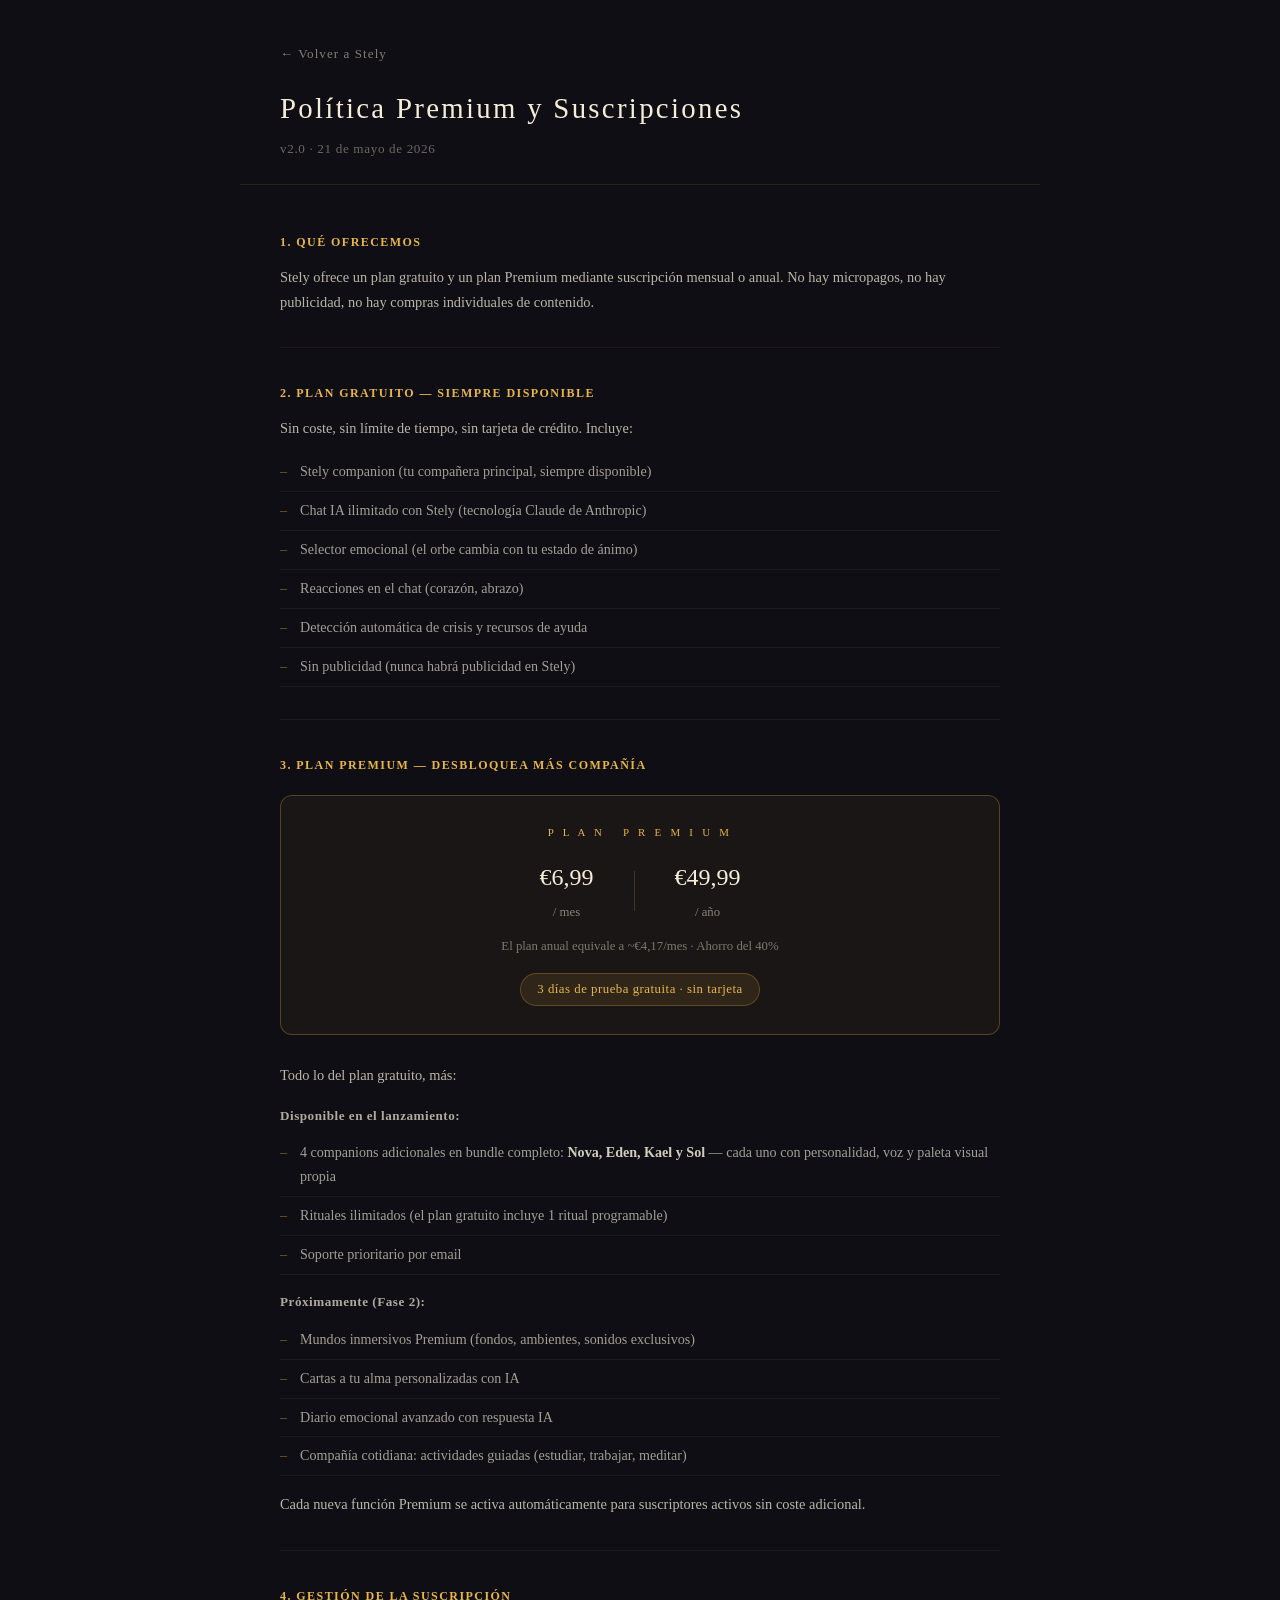
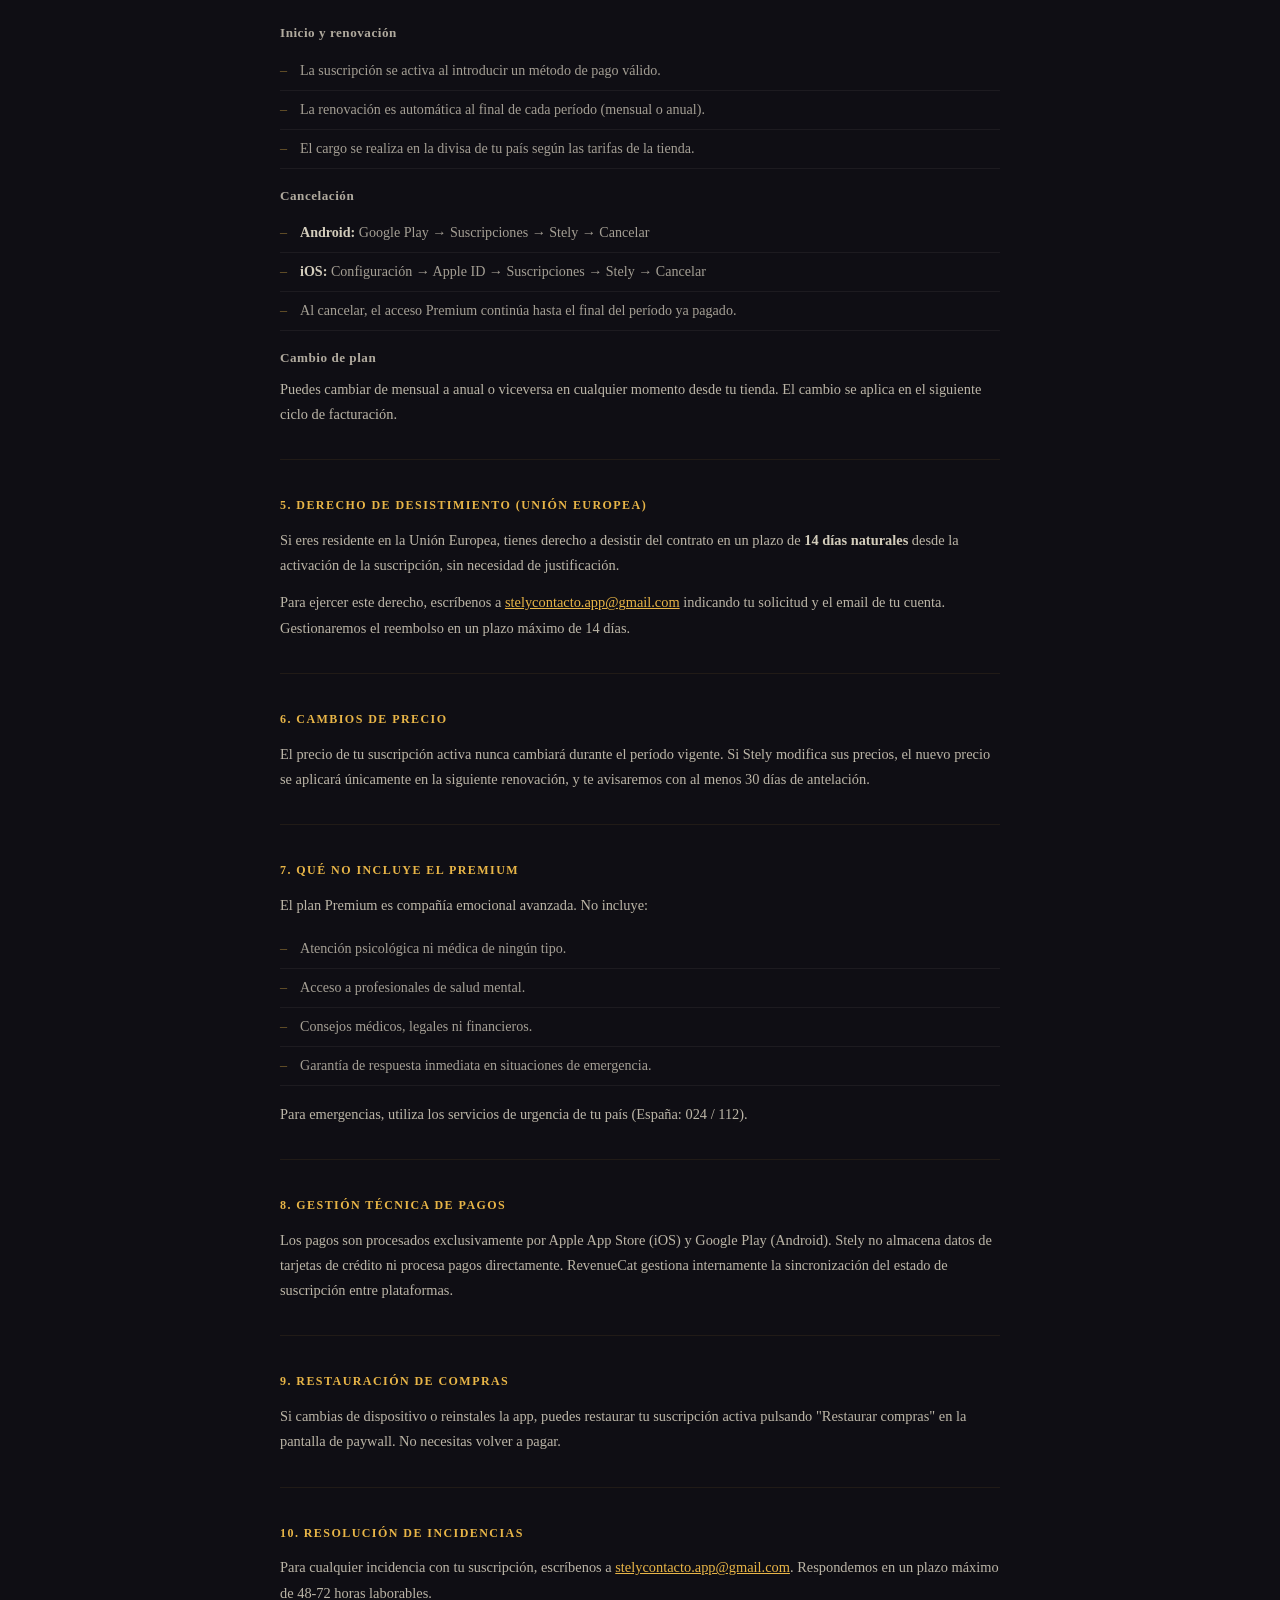
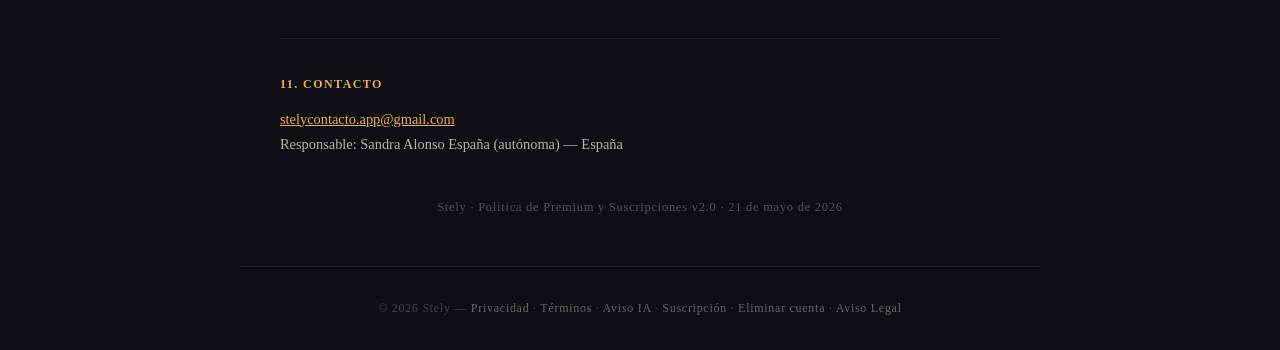
==== politica-premium.html @ 63721ef9 "Landing Stely v1.0 — Politicas legales y pagina principal" ====
<!DOCTYPE html>
<html lang="es">
<head>
  <meta charset="UTF-8" />
  <meta name="viewport" content="width=device-width, initial-scale=1.0" />
  <meta name="theme-color" content="#0F0E14" />
  <meta name="description" content="Política de Premium y Suscripciones de Stely — condiciones de pago, cancelación y reembolsos." />
  <title>Política Premium — Stely</title>
  <link rel="stylesheet" href="style.css" />
  <style>
    .legal-header {
      padding: 40px var(--padding, 24px) 24px;
      border-bottom: 1px solid rgba(232, 181, 71, 0.12);
    }
    .legal-back {
      display: inline-block;
      font-size: 0.82rem;
      color: rgba(245, 237, 216, 0.50);
      text-decoration: none;
      letter-spacing: 0.08em;
      margin-bottom: 20px;
      transition: color 0.2s ease;
    }
    .legal-back:hover { color: var(--dorado, #E8B547); }
    .legal-title {
      font-size: clamp(1.3rem, 4vw, 1.8rem);
      font-weight: 300;
      letter-spacing: 0.08em;
      color: var(--cream, #F5EDD8);
    }
    .legal-subtitle {
      font-size: 0.82rem;
      color: rgba(245, 237, 216, 0.40);
      margin-top: 6px;
      letter-spacing: 0.05em;
    }
    .legal-body {
      padding: 48px var(--padding, 24px);
      max-width: 800px;
      margin: 0 auto;
    }
    .section-title {
      font-size: 0.75rem;
      font-weight: 600;
      letter-spacing: 0.12em;
      color: var(--dorado, #E8B547);
      text-transform: uppercase;
      margin: 36px 0 12px;
    }
    .section-title:first-child { margin-top: 0; }
    .body-text {
      font-size: 0.90rem;
      color: rgba(245, 237, 216, 0.75);
      line-height: 1.75;
      margin-bottom: 12px;
    }
    .sub-label {
      font-size: 0.82rem;
      font-weight: 600;
      color: rgba(245, 237, 216, 0.70);
      margin: 16px 0 8px;
      letter-spacing: 0.04em;
    }
    .section-list {
      margin: 8px 0 16px;
      padding: 0;
      list-style: none;
    }
    .section-list li {
      font-size: 0.88rem;
      color: rgba(245, 237, 216, 0.65);
      line-height: 1.70;
      padding: 7px 0 7px 20px;
      border-bottom: 1px solid rgba(245, 237, 216, 0.06);
      position: relative;
    }
    .section-list li::before {
      content: "–";
      position: absolute;
      left: 0;
      color: rgba(232, 181, 71, 0.50);
    }
    .price-card {
      background: rgba(232, 181, 71, 0.05);
      border: 1px solid rgba(232, 181, 71, 0.28);
      border-radius: 12px;
      padding: 28px 24px;
      margin: 20px 0 28px;
      text-align: center;
    }
    .price-card-label {
      font-size: 0.68rem;
      letter-spacing: 0.30em;
      color: var(--dorado, #E8B547);
      font-weight: 400;
      margin-bottom: 16px;
    }
    .price-row {
      display: flex;
      justify-content: center;
      align-items: center;
      gap: 40px;
      margin-bottom: 12px;
    }
    .price-option { text-align: center; }
    .price-amount {
      font-size: 1.5rem;
      color: var(--cream, #F5EDD8);
      font-weight: 300;
      display: block;
    }
    .price-period {
      font-size: 0.80rem;
      color: rgba(245, 237, 216, 0.50);
    }
    .price-saving {
      font-size: 0.80rem;
      color: rgba(245, 237, 216, 0.45);
      margin-bottom: 16px;
    }
    .trial-badge {
      display: inline-block;
      background: rgba(232, 181, 71, 0.10);
      border: 1px solid rgba(232, 181, 71, 0.25);
      border-radius: 20px;
      padding: 5px 16px;
      font-size: 0.80rem;
      color: var(--dorado, #E8B547);
      letter-spacing: 0.04em;
    }
    .section-divider {
      border: none;
      border-top: 1px solid rgba(232, 181, 71, 0.08);
      margin: 32px 0;
    }
    .legal-note {
      margin-top: 40px;
      font-size: 0.78rem;
      color: rgba(245, 237, 216, 0.30);
      letter-spacing: 0.06em;
      text-align: center;
    }
    .legal-note a { color: var(--dorado, #E8B547); text-decoration: none; }
  </style>
</head>
<body>

  <div class="container legal-header">
    <a href="index.html" class="legal-back">&#8592; Volver a Stely</a>
    <h1 class="legal-title">Política Premium y Suscripciones</h1>
    <p class="legal-subtitle">v2.0 &middot; 21 de mayo de 2026</p>
  </div>

  <main class="legal-body">

    <h2 class="section-title">1. Qué ofrecemos</h2>
    <p class="body-text">
      Stely ofrece un plan gratuito y un plan Premium mediante suscripción mensual o anual.
      No hay micropagos, no hay publicidad, no hay compras individuales de contenido.
    </p>

    <hr class="section-divider" />

    <h2 class="section-title">2. Plan Gratuito — siempre disponible</h2>
    <p class="body-text">Sin coste, sin límite de tiempo, sin tarjeta de crédito. Incluye:</p>
    <ul class="section-list">
      <li>Stely companion (tu compañera principal, siempre disponible)</li>
      <li>Chat IA ilimitado con Stely (tecnología Claude de Anthropic)</li>
      <li>Selector emocional (el orbe cambia con tu estado de ánimo)</li>
      <li>Reacciones en el chat (corazón, abrazo)</li>
      <li>Detección automática de crisis y recursos de ayuda</li>
      <li>Sin publicidad (nunca habrá publicidad en Stely)</li>
    </ul>

    <hr class="section-divider" />

    <h2 class="section-title">3. Plan Premium — desbloquea más compañía</h2>

    <div class="price-card">
      <p class="price-card-label">P L A N &nbsp; P R E M I U M</p>
      <div class="price-row">
        <div class="price-option">
          <span class="price-amount">€6,99</span>
          <span class="price-period">/ mes</span>
        </div>
        <div style="width: 1px; height: 40px; background: rgba(232,181,71,0.20);"></div>
        <div class="price-option">
          <span class="price-amount">€49,99</span>
          <span class="price-period">/ año</span>
        </div>
      </div>
      <p class="price-saving">El plan anual equivale a ~€4,17/mes &middot; Ahorro del 40%</p>
      <span class="trial-badge">3 días de prueba gratuita &middot; sin tarjeta</span>
    </div>

    <p class="body-text">Todo lo del plan gratuito, más:</p>

    <p class="sub-label">Disponible en el lanzamiento:</p>
    <ul class="section-list">
      <li>4 companions adicionales en bundle completo: <strong style="color: rgba(245,237,216,0.85);">Nova, Eden, Kael y Sol</strong> — cada uno con personalidad, voz y paleta visual propia</li>
      <li>Rituales ilimitados (el plan gratuito incluye 1 ritual programable)</li>
      <li>Soporte prioritario por email</li>
    </ul>

    <p class="sub-label">Próximamente (Fase 2):</p>
    <ul class="section-list">
      <li>Mundos inmersivos Premium (fondos, ambientes, sonidos exclusivos)</li>
      <li>Cartas a tu alma personalizadas con IA</li>
      <li>Diario emocional avanzado con respuesta IA</li>
      <li>Compañía cotidiana: actividades guiadas (estudiar, trabajar, meditar)</li>
    </ul>
    <p class="body-text">
      Cada nueva función Premium se activa automáticamente para suscriptores activos sin coste adicional.
    </p>

    <hr class="section-divider" />

    <h2 class="section-title">4. Gestión de la suscripción</h2>

    <p class="sub-label">Inicio y renovación</p>
    <ul class="section-list">
      <li>La suscripción se activa al introducir un método de pago válido.</li>
      <li>La renovación es automática al final de cada período (mensual o anual).</li>
      <li>El cargo se realiza en la divisa de tu país según las tarifas de la tienda.</li>
    </ul>

    <p class="sub-label">Cancelación</p>
    <ul class="section-list">
      <li><strong style="color: rgba(245,237,216,0.85);">Android:</strong> Google Play → Suscripciones → Stely → Cancelar</li>
      <li><strong style="color: rgba(245,237,216,0.85);">iOS:</strong> Configuración → Apple ID → Suscripciones → Stely → Cancelar</li>
      <li>Al cancelar, el acceso Premium continúa hasta el final del período ya pagado.</li>
    </ul>

    <p class="sub-label">Cambio de plan</p>
    <p class="body-text">
      Puedes cambiar de mensual a anual o viceversa en cualquier momento desde tu tienda.
      El cambio se aplica en el siguiente ciclo de facturación.
    </p>

    <hr class="section-divider" />

    <h2 class="section-title">5. Derecho de desistimiento (Unión Europea)</h2>
    <p class="body-text">
      Si eres residente en la Unión Europea, tienes derecho a desistir del contrato en un plazo de
      <strong style="color: rgba(245,237,216,0.85);">14 días naturales</strong> desde la activación de la suscripción,
      sin necesidad de justificación.
    </p>
    <p class="body-text">
      Para ejercer este derecho, escríbenos a
      <a href="mailto:stelycontacto.app@gmail.com" style="color: var(--dorado, #E8B547);">stelycontacto.app@gmail.com</a>
      indicando tu solicitud y el email de tu cuenta. Gestionaremos el reembolso en un plazo máximo de 14 días.
    </p>

    <hr class="section-divider" />

    <h2 class="section-title">6. Cambios de precio</h2>
    <p class="body-text">
      El precio de tu suscripción activa nunca cambiará durante el período vigente. Si Stely modifica sus precios,
      el nuevo precio se aplicará únicamente en la siguiente renovación, y te avisaremos con al menos 30 días de antelación.
    </p>

    <hr class="section-divider" />

    <h2 class="section-title">7. Qué no incluye el Premium</h2>
    <p class="body-text">El plan Premium es compañía emocional avanzada. No incluye:</p>
    <ul class="section-list">
      <li>Atención psicológica ni médica de ningún tipo.</li>
      <li>Acceso a profesionales de salud mental.</li>
      <li>Consejos médicos, legales ni financieros.</li>
      <li>Garantía de respuesta inmediata en situaciones de emergencia.</li>
    </ul>
    <p class="body-text">Para emergencias, utiliza los servicios de urgencia de tu país (España: 024 / 112).</p>

    <hr class="section-divider" />

    <h2 class="section-title">8. Gestión técnica de pagos</h2>
    <p class="body-text">
      Los pagos son procesados exclusivamente por Apple App Store (iOS) y Google Play (Android).
      Stely no almacena datos de tarjetas de crédito ni procesa pagos directamente.
      RevenueCat gestiona internamente la sincronización del estado de suscripción entre plataformas.
    </p>

    <hr class="section-divider" />

    <h2 class="section-title">9. Restauración de compras</h2>
    <p class="body-text">
      Si cambias de dispositivo o reinstales la app, puedes restaurar tu suscripción activa pulsando "Restaurar compras"
      en la pantalla de paywall. No necesitas volver a pagar.
    </p>

    <hr class="section-divider" />

    <h2 class="section-title">10. Resolución de incidencias</h2>
    <p class="body-text">
      Para cualquier incidencia con tu suscripción, escríbenos a
      <a href="mailto:stelycontacto.app@gmail.com" style="color: var(--dorado, #E8B547);">stelycontacto.app@gmail.com</a>.
      Respondemos en un plazo máximo de 48-72 horas laborables.
    </p>

    <hr class="section-divider" />

    <h2 class="section-title">11. Contacto</h2>
    <p class="body-text">
      <a href="mailto:stelycontacto.app@gmail.com" style="color: var(--dorado, #E8B547);">stelycontacto.app@gmail.com</a><br />
      Responsable: Sandra Alonso España (autónoma) — España
    </p>

    <p class="legal-note">
      Stely &middot; Política de Premium y Suscripciones v2.0 &middot; 21 de mayo de 2026
    </p>

  </main>

  <footer style="text-align:center; padding: 32px 24px; border-top: 1px solid rgba(232,181,71,0.10);">
    <p style="font-size:0.75rem; color:rgba(245,237,216,0.25); letter-spacing:0.06em;">
      &copy; 2026 Stely &mdash;
      <a href="privacy.html" style="color:rgba(245,237,216,0.40); text-decoration:none;">Privacidad</a>
      &middot;
      <a href="terms.html" style="color:rgba(245,237,216,0.40); text-decoration:none;">Términos</a>
      &middot;
      <a href="disclaimer-ia.html" style="color:rgba(245,237,216,0.40); text-decoration:none;">Aviso IA</a>
      &middot;
      <a href="politica-premium.html" style="color:rgba(245,237,216,0.40); text-decoration:none;">Suscripción</a>
      &middot;
      <a href="eliminar-cuenta.html" style="color:rgba(245,237,216,0.40); text-decoration:none;">Eliminar cuenta</a>
      &middot;
      <a href="aviso-legal.html" style="color:rgba(245,237,216,0.40); text-decoration:none;">Aviso Legal</a>
    </p>
  </footer>

</body>
</html>
---- style.css ----
/* ============================================================
   STELY — Landing Page Styles
   Paleta: negro nocturno #0F0E14 · dorado #E8B547 · cream #F5EDD8
   Tono: cinematográfico, íntimo, premium discreto
   Mobile-first · sin frameworks · sin JavaScript
   ============================================================ */

/* ── Reset & Base ─────────────────────────────────────────── */

*, *::before, *::after {
  box-sizing: border-box;
  margin: 0;
  padding: 0;
}

:root {
  --negro:   #0F0E14;
  --dorado:  #E8B547;
  --cream:   #F5EDD8;
  --gris:    #2A2830;
  --cream-tenue: rgba(245, 237, 216, 0.55);
  --dorado-tenue: rgba(232, 181, 71, 0.18);
  --max-w:   800px;
  --padding: 24px;
}

html {
  font-size: 16px;
  scroll-behavior: smooth;
}

body {
  background-color: var(--negro);
  color: var(--cream);
  font-family: 'Georgia', 'Times New Roman', serif;
  font-weight: 300;
  line-height: 1.65;
  -webkit-font-smoothing: antialiased;
  min-height: 100vh;
}

/* ── Layout helper ────────────────────────────────────────── */

.container {
  max-width: var(--max-w);
  margin: 0 auto;
  padding: 0 var(--padding);
}

/* ── Header ───────────────────────────────────────────────── */

header {
  padding: 48px var(--padding) 32px;
  text-align: center;
  border-bottom: 1px solid rgba(232, 181, 71, 0.12);
}

.brand {
  display: block;
  font-family: 'Georgia', serif;
  font-size: clamp(2rem, 6vw, 3.2rem);
  font-weight: 300;
  letter-spacing: 0.45em;
  color: var(--cream);
  text-transform: uppercase;
  text-decoration: none;
  margin-bottom: 4px;
}

.brand-dot {
  display: inline-block;
  width: 7px;
  height: 7px;
  border-radius: 50%;
  background: var(--dorado);
  vertical-align: middle;
  margin-left: 8px;
  margin-bottom: 4px;
  box-shadow: 0 0 10px rgba(232, 181, 71, 0.6);
}

.tagline-header {
  font-size: 0.85rem;
  letter-spacing: 0.18em;
  color: var(--cream-tenue);
  text-transform: uppercase;
}

/* ── Hero ─────────────────────────────────────────────────── */

.hero {
  padding: 72px var(--padding) 64px;
  text-align: center;
  max-width: var(--max-w);
  margin: 0 auto;
}

.orb {
  width: 90px;
  height: 90px;
  border-radius: 50%;
  background: radial-gradient(circle at 40% 35%,
    rgba(232, 181, 71, 0.55),
    rgba(232, 181, 71, 0.22) 45%,
    rgba(15, 14, 20, 0.0) 70%
  );
  border: 1.5px solid rgba(232, 181, 71, 0.38);
  box-shadow:
    0 0 32px rgba(232, 181, 71, 0.22),
    0 0 80px rgba(232, 181, 71, 0.09);
  margin: 0 auto 40px;
}

.hero h1 {
  font-size: clamp(1.6rem, 5vw, 2.4rem);
  font-weight: 300;
  letter-spacing: 0.08em;
  color: var(--cream);
  margin-bottom: 20px;
  line-height: 1.35;
}

.hero h1 em {
  font-style: italic;
  color: var(--dorado);
}

.hero p {
  font-size: 1.05rem;
  color: var(--cream-tenue);
  max-width: 560px;
  margin: 0 auto;
  line-height: 1.75;
}

/* ── Divider ──────────────────────────────────────────────── */

.divider {
  display: flex;
  align-items: center;
  gap: 16px;
  max-width: var(--max-w);
  margin: 0 auto;
  padding: 0 var(--padding);
}

.divider::before,
.divider::after {
  content: '';
  flex: 1;
  height: 1px;
  background: rgba(232, 181, 71, 0.14);
}

.divider span {
  font-size: 0.7rem;
  letter-spacing: 0.3em;
  color: rgba(232, 181, 71, 0.45);
  text-transform: uppercase;
  white-space: nowrap;
}

/* ── Features ─────────────────────────────────────────────── */

.features {
  padding: 64px var(--padding);
  max-width: var(--max-w);
  margin: 0 auto;
}

.features-grid {
  display: grid;
  grid-template-columns: 1fr;
  gap: 28px;
  margin-top: 48px;
}

.feature-card {
  background: rgba(255, 255, 255, 0.028);
  border: 1px solid rgba(232, 181, 71, 0.10);
  border-radius: 12px;
  padding: 28px 24px;
  transition: border-color 0.3s ease;
}

.feature-card:hover {
  border-color: rgba(232, 181, 71, 0.25);
}

.feature-icon {
  font-size: 1.6rem;
  margin-bottom: 14px;
  display: block;
}

.feature-card h3 {
  font-size: 1rem;
  font-weight: 400;
  letter-spacing: 0.12em;
  color: var(--dorado);
  text-transform: uppercase;
  margin-bottom: 10px;
}

.feature-card p {
  font-size: 0.95rem;
  color: var(--cream-tenue);
  line-height: 1.70;
}

/* ── CTA ──────────────────────────────────────────────────── */

.cta-section {
  padding: 64px var(--padding);
  text-align: center;
  max-width: var(--max-w);
  margin: 0 auto;
}

.cta-section h2 {
  font-size: clamp(1.2rem, 4vw, 1.7rem);
  font-weight: 300;
  letter-spacing: 0.05em;
  color: var(--cream);
  margin-bottom: 14px;
}

.cta-section p {
  font-size: 0.95rem;
  color: var(--cream-tenue);
  margin-bottom: 40px;
}

.cta-buttons {
  display: flex;
  flex-direction: column;
  align-items: center;
  gap: 14px;
}

.btn-store {
  display: inline-flex;
  align-items: center;
  gap: 12px;
  padding: 14px 32px;
  border: 1px solid rgba(232, 181, 71, 0.35);
  border-radius: 8px;
  background: rgba(232, 181, 71, 0.06);
  color: var(--cream);
  text-decoration: none;
  font-size: 0.9rem;
  letter-spacing: 0.08em;
  transition: background 0.25s ease, border-color 0.25s ease;
  min-width: 220px;
  justify-content: center;
}

.btn-store:hover {
  background: rgba(232, 181, 71, 0.13);
  border-color: rgba(232, 181, 71, 0.55);
}

.btn-store .store-icon {
  font-size: 1.1rem;
}

.btn-store .store-label {
  text-align: left;
}

.btn-store .store-label small {
  display: block;
  font-size: 0.7rem;
  color: var(--cream-tenue);
  letter-spacing: 0.05em;
}

.btn-store .store-label strong {
  font-weight: 400;
  letter-spacing: 0.05em;
}

.coming-soon-note {
  margin-top: 20px;
  font-size: 0.78rem;
  color: rgba(245, 237, 216, 0.35);
  letter-spacing: 0.10em;
  text-transform: uppercase;
}

/* ── Footer ───────────────────────────────────────────────── */

footer {
  border-top: 1px solid rgba(232, 181, 71, 0.10);
  padding: 40px var(--padding) 48px;
  max-width: var(--max-w);
  margin: 0 auto;
  text-align: center;
}

.footer-logo {
  font-size: 0.85rem;
  letter-spacing: 0.35em;
  color: rgba(245, 237, 216, 0.35);
  text-transform: uppercase;
  margin-bottom: 20px;
}

.footer-links {
  display: flex;
  flex-wrap: wrap;
  justify-content: center;
  gap: 8px 20px;
  margin-bottom: 24px;
}

.footer-links a {
  font-size: 0.82rem;
  color: var(--cream-tenue);
  text-decoration: none;
  letter-spacing: 0.06em;
  transition: color 0.2s ease;
}

.footer-links a:hover {
  color: var(--dorado);
}

.footer-sep {
  color: rgba(232, 181, 71, 0.20);
}

.footer-copy {
  font-size: 0.75rem;
  color: rgba(245, 237, 216, 0.25);
  letter-spacing: 0.06em;
}

/* ── Responsive — tablet/desktop ──────────────────────────── */

@media (min-width: 560px) {
  .features-grid {
    grid-template-columns: 1fr 1fr;
  }

  .cta-buttons {
    flex-direction: row;
    justify-content: center;
  }
}

@media (min-width: 768px) {
  :root {
    --padding: 40px;
  }

  header {
    padding: 56px var(--padding) 40px;
  }

  .hero {
    padding: 88px var(--padding) 72px;
  }
}
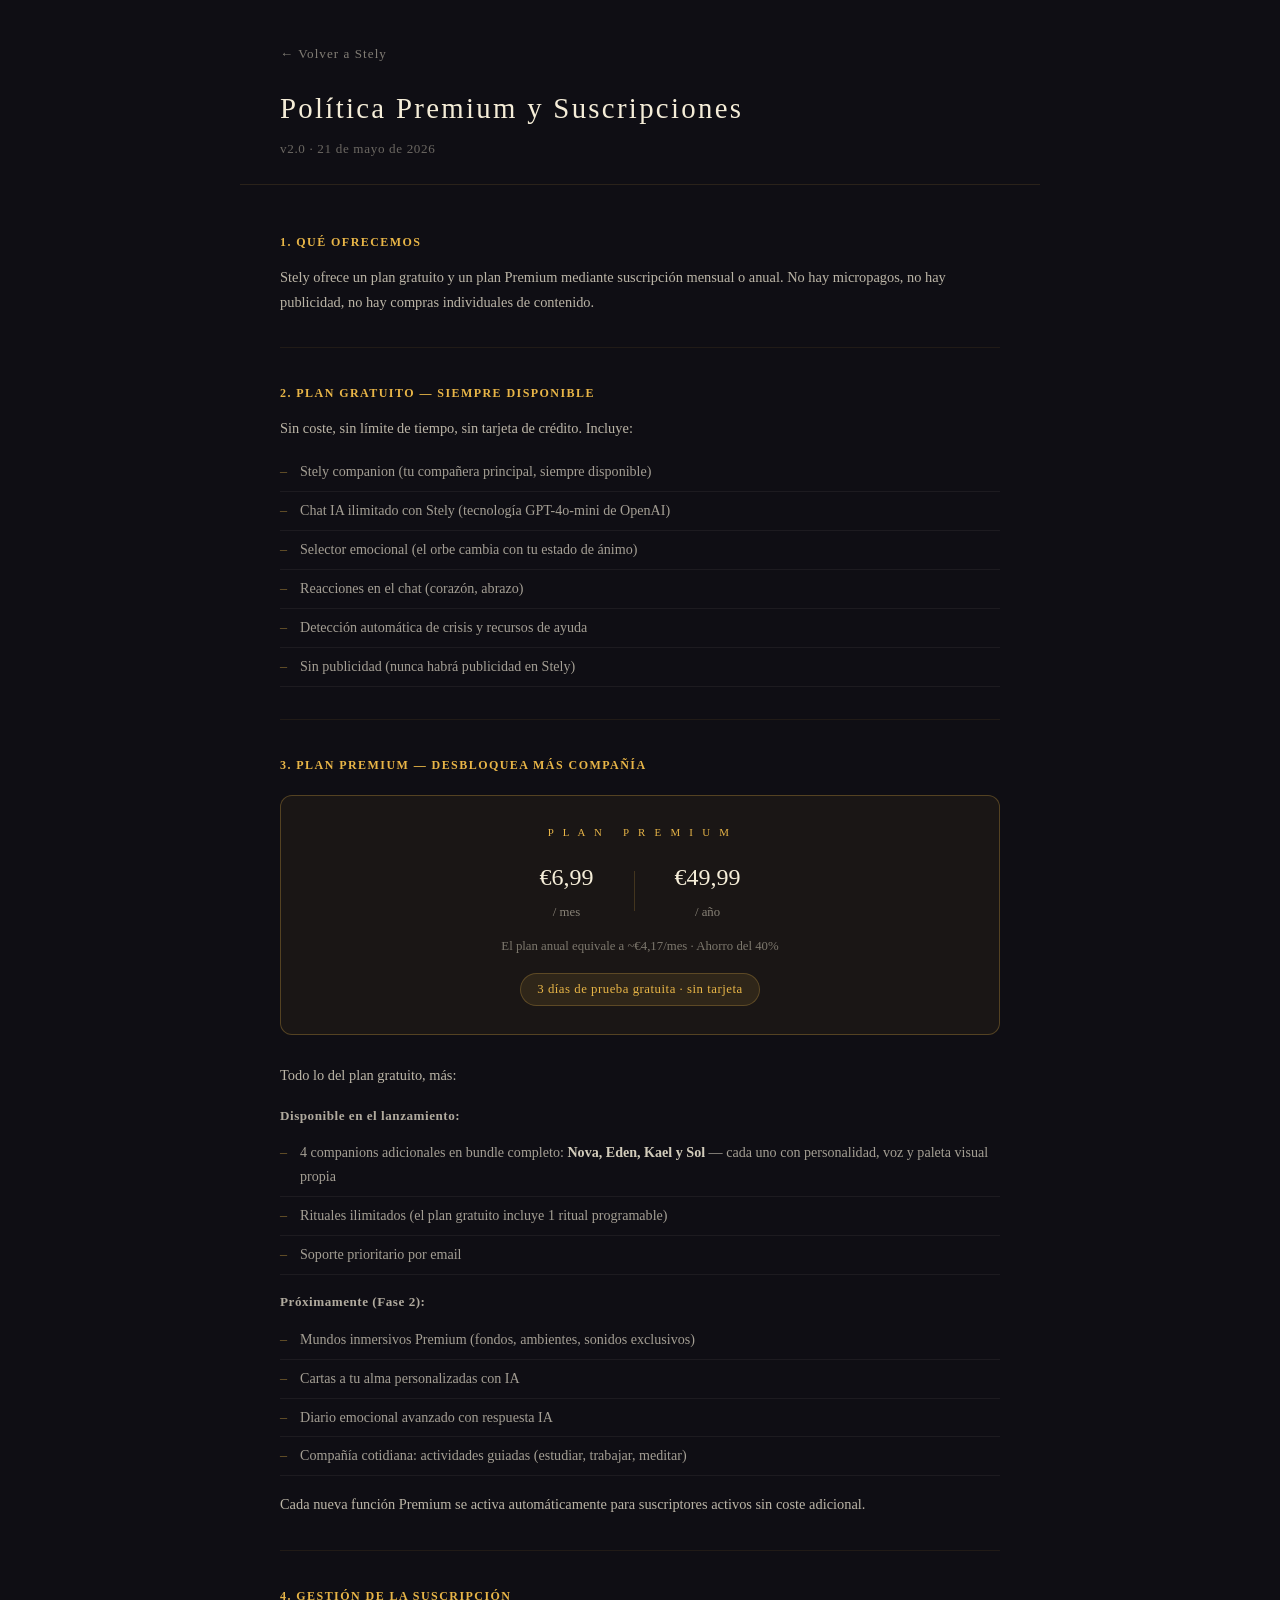
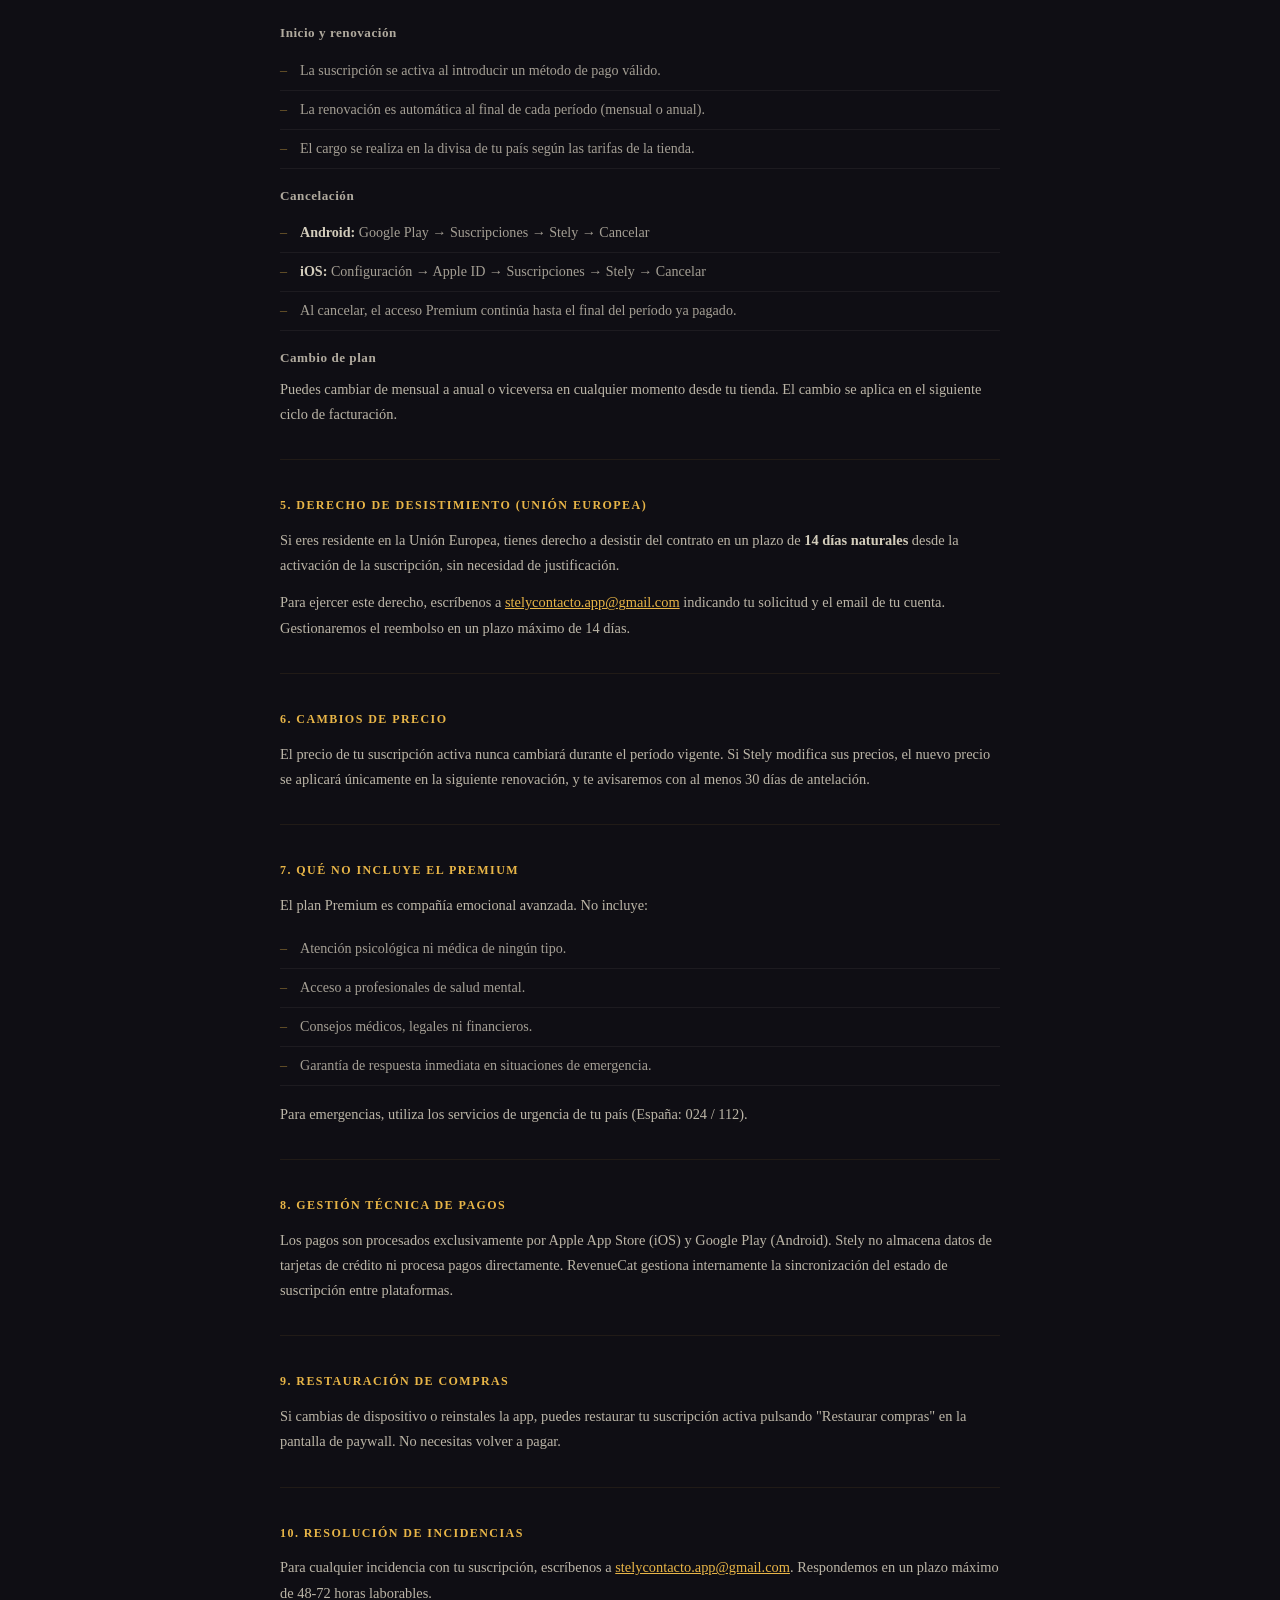
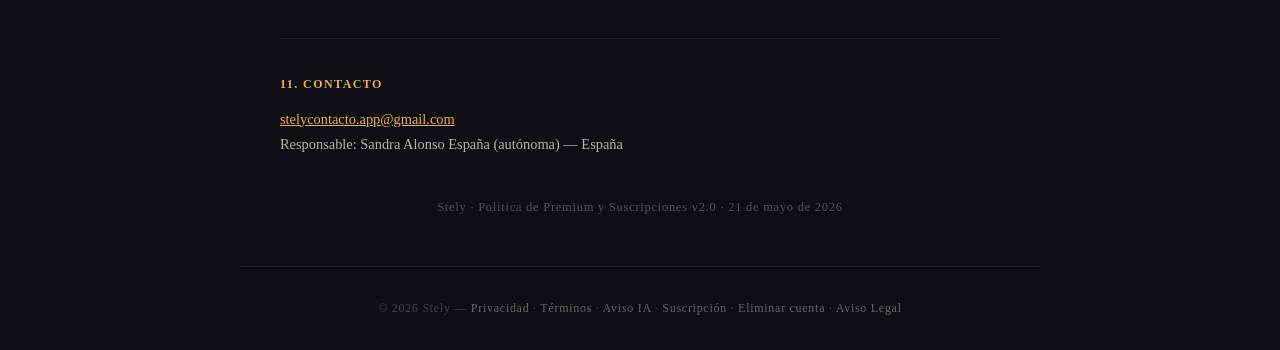
==== commit 4658032e: "docs(legal): actualizacion proveedor IA Anthropic -> OpenAI Coherencia con docs en app: - privacy.ht" ====
--- a/politica-premium.html
+++ b/politica-premium.html
@@ -165,7 +165,7 @@
     <p class="body-text">Sin coste, sin límite de tiempo, sin tarjeta de crédito. Incluye:</p>
     <ul class="section-list">
       <li>Stely companion (tu compañera principal, siempre disponible)</li>
-      <li>Chat IA ilimitado con Stely (tecnología Claude de Anthropic)</li>
+      <li>Chat IA ilimitado con Stely (tecnología GPT-4o-mini de OpenAI)</li>
       <li>Selector emocional (el orbe cambia con tu estado de ánimo)</li>
       <li>Reacciones en el chat (corazón, abrazo)</li>
       <li>Detección automática de crisis y recursos de ayuda</li>
